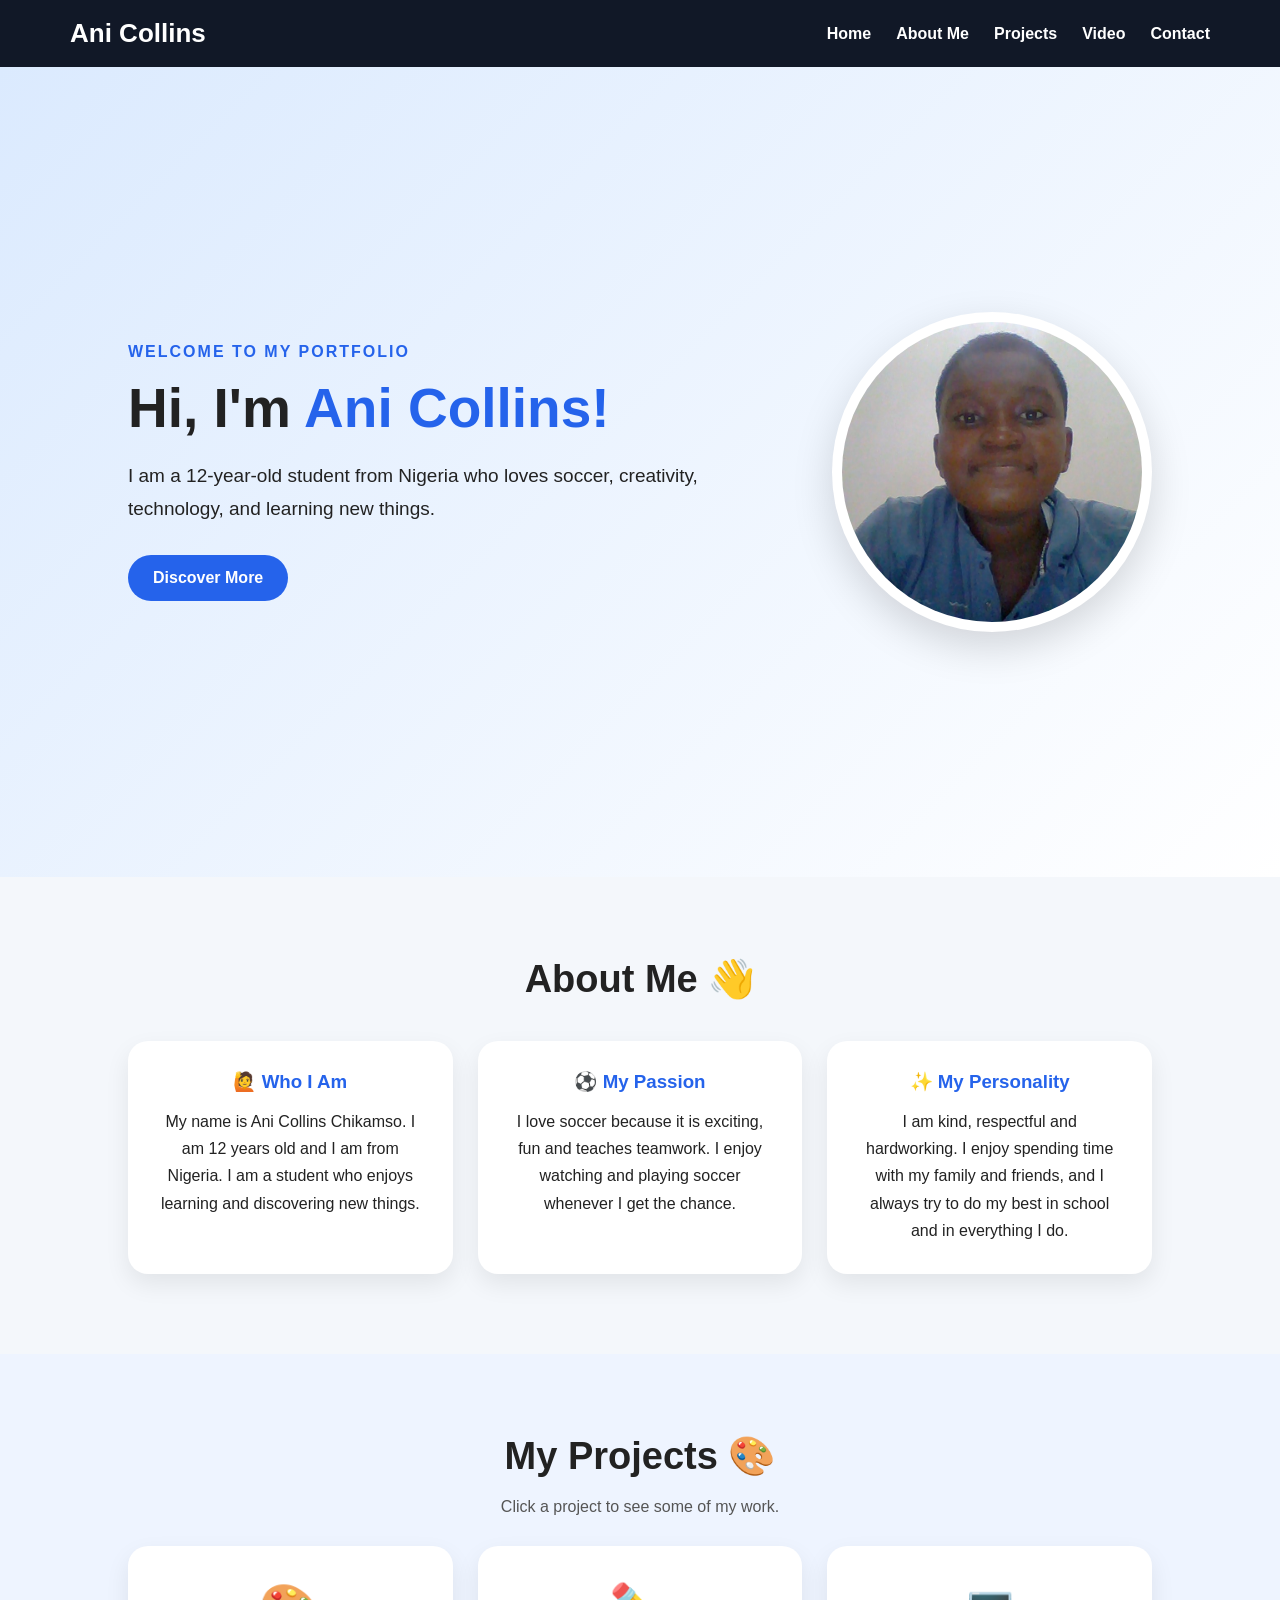
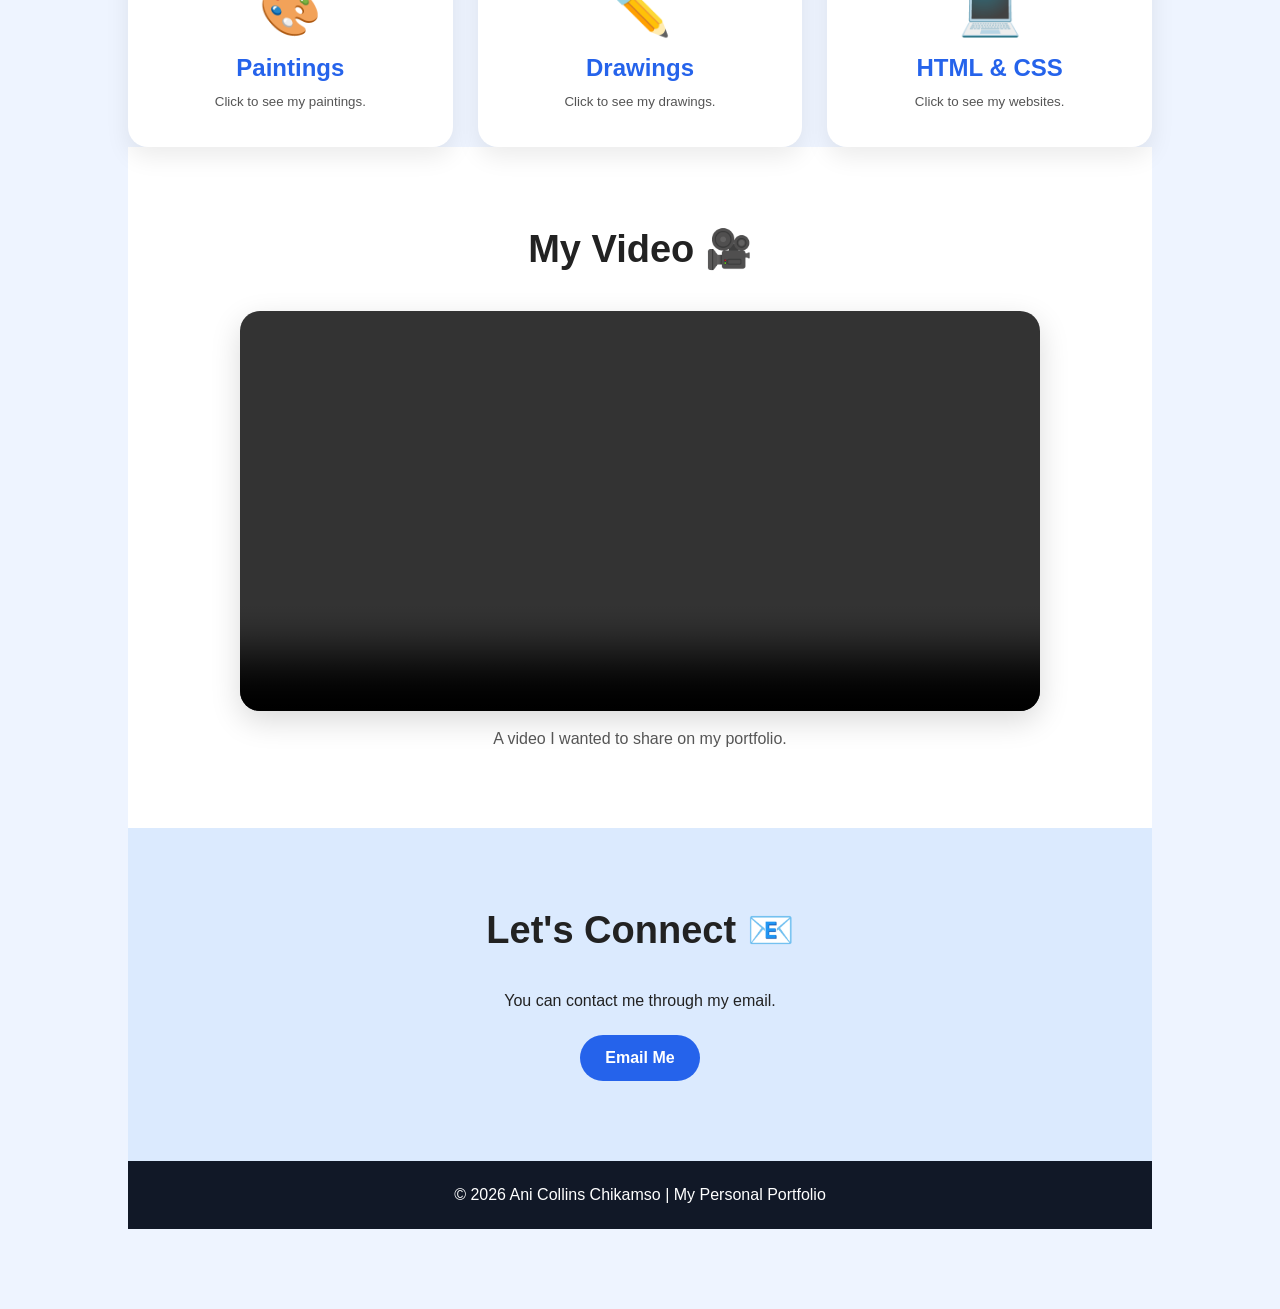
==== index.html @ 5866194d "Add files via upload" ====
<!DOCTYPE html>
<html lang="en">
<head>
    <meta charset="UTF-8">
    <meta name="viewport" content="width=device-width, initial-scale=1.0">

    <title>Ani Collins Chikamso | My Portfolio</title>

    <link rel="stylesheet" href="style.css">
</head>

<body>

    <!-- Navigation -->
    <header>
        <nav class="navbar">
            <h1>Ani Collins</h1>

            <div class="nav-links">
                <a href="#home">Home</a>
                <a href="#about">About Me</a>
                <a href="#projects">Projects</a>
                <a href="#video">Video</a>
                <a href="#contact">Contact</a>
            </div>
        </nav>
    </header>


    <!-- Home -->
    <section id="home" class="hero">

        <div class="hero-text">

            <p class="tag">WELCOME TO MY PORTFOLIO</p>

            <h2>
                Hi, I'm <span>Ani Collins!</span>
            </h2>

            <p class="intro">
                I am a 12-year-old student from Nigeria who loves
                soccer, creativity, technology, and learning new things.
            </p>

            <a href="#about" class="button">Discover More</a>

        </div>


        <!-- Your Picture -->
        <div class="profile-card">
            <img src="pic.jpg" alt="My picture">
        </div>

    </section>



    <!-- About Me -->
    <section id="about" class="section">

        <h2>About Me 👋</h2>

        <div class="about-grid">

            <div class="about-box">
                <h3>🙋 Who I Am</h3>

                <p>
                    My name is Ani Collins Chikamso. I am 12 years old
                    and I am from Nigeria. I am a student who enjoys
                    learning and discovering new things.
                </p>
            </div>


            <div class="about-box">
                <h3>⚽ My Passion</h3>

                <p>
                    I love soccer because it is exciting, fun and
                    teaches teamwork. I enjoy watching and playing
                    soccer whenever I get the chance.
                </p>
            </div>


            <div class="about-box">
                <h3>✨ My Personality</h3>

                <p>
                    I am kind, respectful and hardworking. I enjoy
                    spending time with my family and friends, and I
                    always try to do my best in school and in everything
                    I do.
                </p>
            </div>

        </div>

    </section>



    <!-- Projects -->
    <section id="projects" class="section projects-section">

        <h2>My Projects 🎨</h2>

        <p class="project-intro">
            Click a project to see some of my work.
        </p>


        <div class="projects">

    <button class="project-card" onclick="window.location.href='pain.html'">
        <div class="project-icon">🎨</div>
        <h3>Paintings</h3>
        <p>Click to see my paintings.</p>
    </button>

    <button class="project-card" onclick="window.location.href='67.fah.html'">
        <div class="project-icon">✏️</div>
        <h3>Drawings</h3>
        <p>Click to see my drawings.</p>
    </button>

    <button class="project-card" onclick="window.location.href='ani.html'">
        <div class="project-icon">💻</div>
        <h3>HTML & CSS</h3>
        <p>Click to see my websites.</p>
    </button>

</div>



    <!-- Video -->
    <section id="video" class="section video-section">

        <h2>My Video 🎥</h2>

        <div class="video-box">

            <video controls>
                <source src="0717(1).mp4" type="video/mp4">
                Your browser does not support video.
            </video>

            <p>
                A video I wanted to share on my portfolio.
            </p>

        </div>

    </section>



    <!-- Contact -->
    <section id="contact" class="section contact-section">

        <h2>Let's Connect 📧</h2>

        <p>
            You can contact me through my email.
        </p>

        <a
            href="mailto:chikamsocollinsani@gmail.com"
            class="email-button"
        >
            Email Me
        </a>

    </section>



    <!-- Footer -->
    <footer>

        <p>
            © 2026 Ani Collins Chikamso | My Personal Portfolio
        </p>

    </footer>


    <!-- JavaScript -->
    <script src="script.js"></script>

</body>
</html>
---- style.css ----
/* GENERAL */
* {
    margin: 0;
    padding: 0;
    box-sizing: border-box;
}

html {
    scroll-behavior: smooth;
}

body {
    font-family: Arial, sans-serif;
    background: #f4f7fb;
    color: #222;
}


/* NAVIGATION */
header {
    background: #111827;
    position: sticky;
    top: 0;
    z-index: 1000;
}

.navbar {
    max-width: 1200px;
    margin: auto;
    padding: 18px 30px;

    display: flex;
    justify-content: space-between;
    align-items: center;
}

.navbar h1 {
    color: white;
    font-size: 26px;
}

.nav-links {
    display: flex;
    gap: 25px;
}

.nav-links a {
    color: white;
    text-decoration: none;
    font-weight: bold;
}

.nav-links a:hover {
    color: #60a5fa;
}


/* HOME */
.hero {
    min-height: 90vh;
    padding: 80px 10%;

    display: flex;
    justify-content: space-between;
    align-items: center;
    gap: 50px;

    background: linear-gradient(
        135deg,
        #dbeafe,
        #ffffff
    );
}

.hero-text {
    max-width: 600px;
}

.tag {
    color: #2563eb;
    font-weight: bold;
    letter-spacing: 2px;
    margin-bottom: 15px;
}

.hero h2 {
    font-size: 55px;
    margin-bottom: 20px;
}

.hero h2 span {
    color: #2563eb;
}

.intro {
    font-size: 19px;
    line-height: 1.7;
    margin-bottom: 30px;
}

.button,
.email-button {
    display: inline-block;
    background: #2563eb;
    color: white;
    padding: 14px 25px;
    border-radius: 30px;
    text-decoration: none;
    font-weight: bold;
    transition: 0.3s;
}

.button:hover,
.email-button:hover {
    background: #1d4ed8;
    transform: translateY(-3px);
}


/* PROFILE PICTURE */
.profile-card {
    width: 320px;
    height: 320px;

    border-radius: 50%;
    padding: 10px;

    background: white;
    box-shadow: 0 15px 40px rgba(0, 0, 0, 0.15);
}

.profile-card img {
    width: 100%;
    height: 100%;

    object-fit: cover;
    border-radius: 50%;
}


/* SECTIONS */
.section {
    padding: 80px 10%;
    text-align: center;
}

.section > h2 {
    font-size: 38px;
    margin-bottom: 40px;
}


/* ABOUT */
.about-grid {
    display: grid;
    grid-template-columns: repeat(3, 1fr);
    gap: 25px;
}

.about-box {
    background: white;
    padding: 30px;
    border-radius: 20px;

    box-shadow: 0 10px 25px rgba(0, 0, 0, 0.08);

    transition: 0.3s;
}

.about-box:hover {
    transform: translateY(-8px);
}

.about-box h3 {
    margin-bottom: 15px;
    color: #2563eb;
}

.about-box p {
    line-height: 1.7;
}


/* PROJECTS */
.projects-section {
    background: #eef4ff;
}

.project-intro {
    margin-top: -20px;
    margin-bottom: 30px;
    color: #555;
}

.projects {
    display: grid;
    grid-template-columns: repeat(3, 1fr);
    gap: 25px;
}


/* PROJECT BUTTONS */
.project-card {
    border: none;
    background: white;
    padding: 35px 25px;

    border-radius: 20px;

    box-shadow: 0 10px 25px rgba(0, 0, 0, 0.08);

    cursor: pointer;

    font-family: inherit;
    text-align: center;

    transition: 0.3s;
}

.project-card:hover {
    transform: translateY(-10px) scale(1.02);
    box-shadow: 0 15px 35px rgba(0, 0, 0, 0.15);
}

.project-card:active {
    transform: scale(0.97);
}

.project-icon {
    font-size: 50px;
    margin-bottom: 15px;
}

.project-card h3 {
    font-size: 24px;
    margin-bottom: 10px;
    color: #2563eb;
}

.project-card p {
    color: #555;
    line-height: 1.5;
}


/* PROJECT DISPLAY */
.project-display {
    margin-top: 50px;

    background: white;
    padding: 35px;

    border-radius: 20px;

    min-height: 150px;

    box-shadow: 0 10px 25px rgba(0, 0, 0, 0.08);
}

.project-display h3 {
    color: #2563eb;
    font-size: 28px;
    margin-bottom: 25px;
}


/* GALLERY */
.gallery {
    display: grid;
    grid-template-columns: repeat(auto-fit, minmax(220px, 1fr));
    gap: 20px;
}

.gallery img {
    width: 100%;
    height: 220px;

    object-fit: cover;

    border-radius: 15px;

    cursor: pointer;

    transition: 0.3s;
}

.gallery img:hover {
    transform: scale(1.04);
}


/* VIDEO */
.video-section {
    background: white;
}

.video-box {
    max-width: 800px;
    margin: auto;
}

.video-box video {
    width: 100%;
    border-radius: 20px;

    box-shadow: 0 10px 30px rgba(0, 0, 0, 0.15);
}

.video-box p {
    margin-top: 15px;
    color: #555;
}


/* CONTACT */
.contact-section {
    background: #dbeafe;
}

.contact-section p {
    margin-bottom: 25px;
}


/* FOOTER */
footer {
    background: #111827;
    color: white;
    text-align: center;
    padding: 25px;
}


/* MOBILE */
@media (max-width: 800px) {

    .navbar {
        flex-direction: column;
        gap: 15px;
    }

    .nav-links {
        flex-wrap: wrap;
        justify-content: center;
    }

    .hero {
        flex-direction: column;
        text-align: center;
    }

    .hero h2 {
        font-size: 40px;
    }

    .about-grid,
    .projects {
        grid-template-columns: 1fr;
    }

    .profile-card {
        width: 250px;
        height: 250px;
    }
}
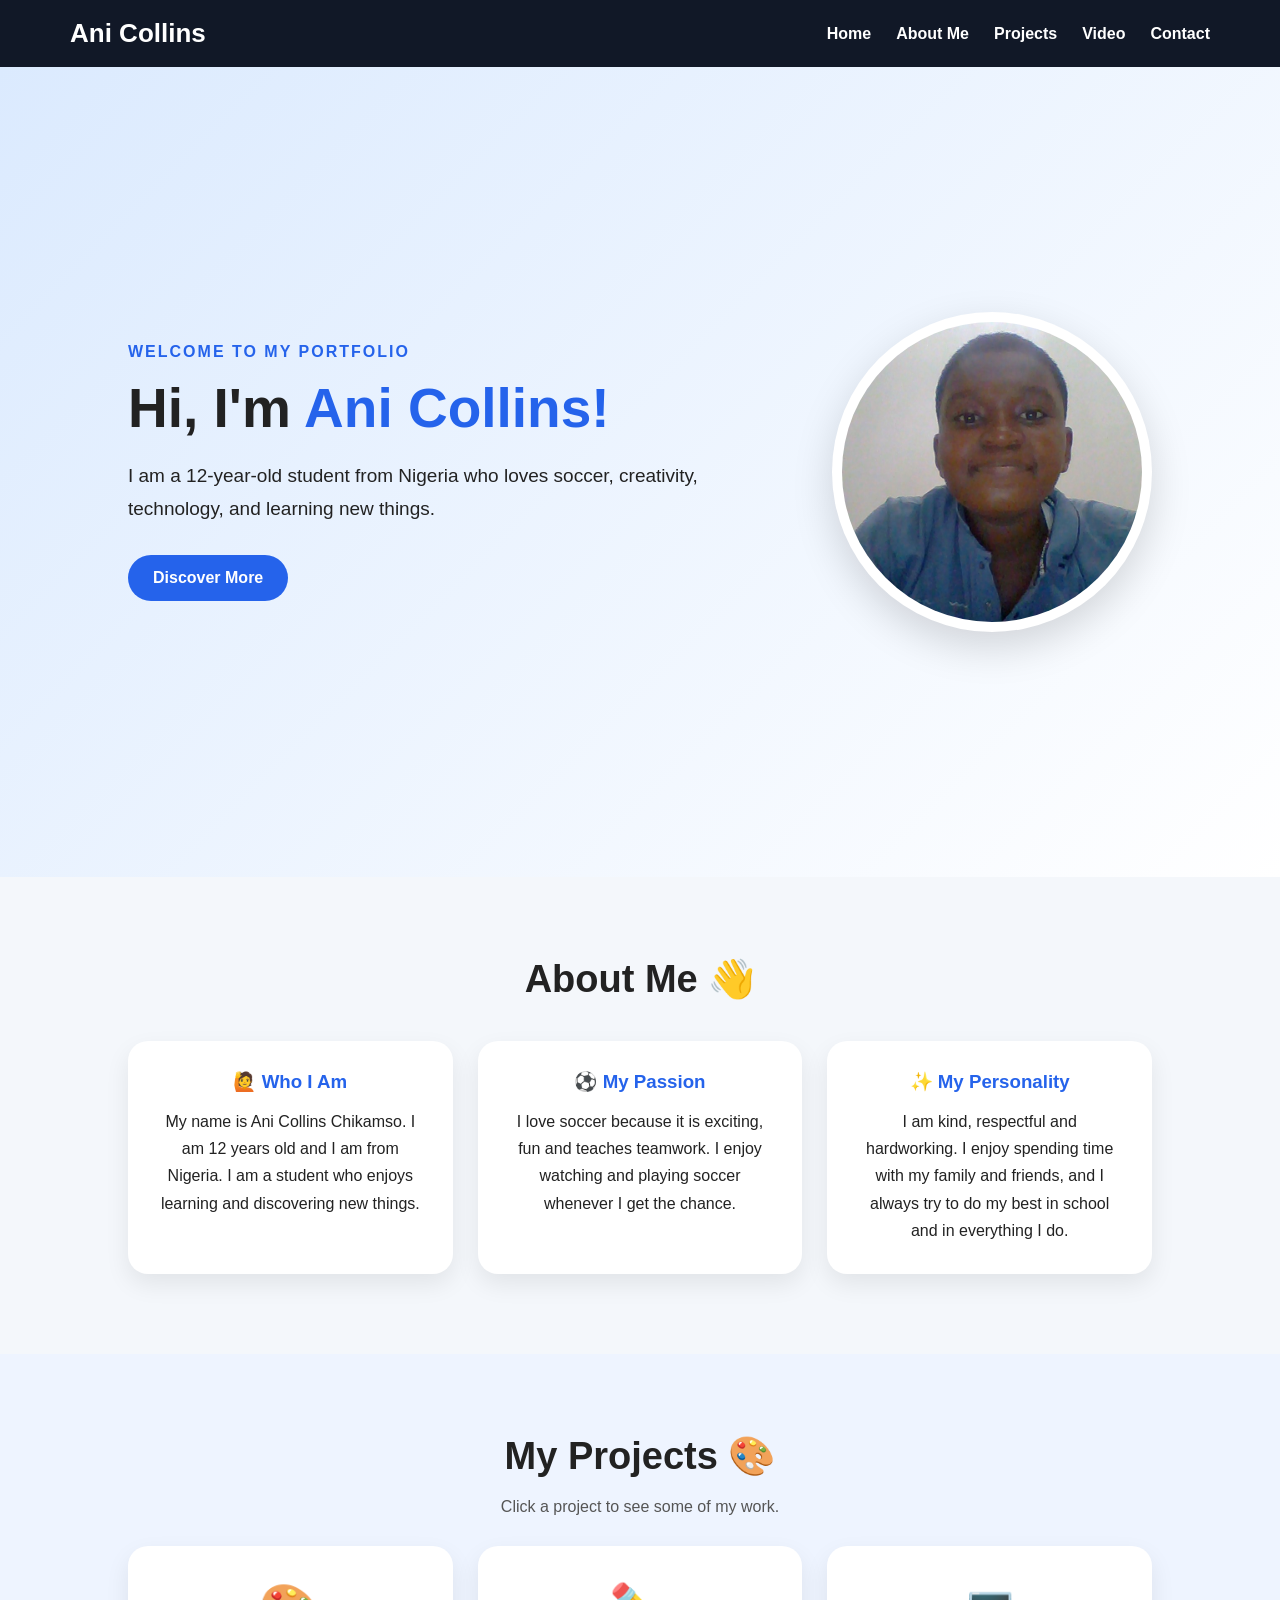
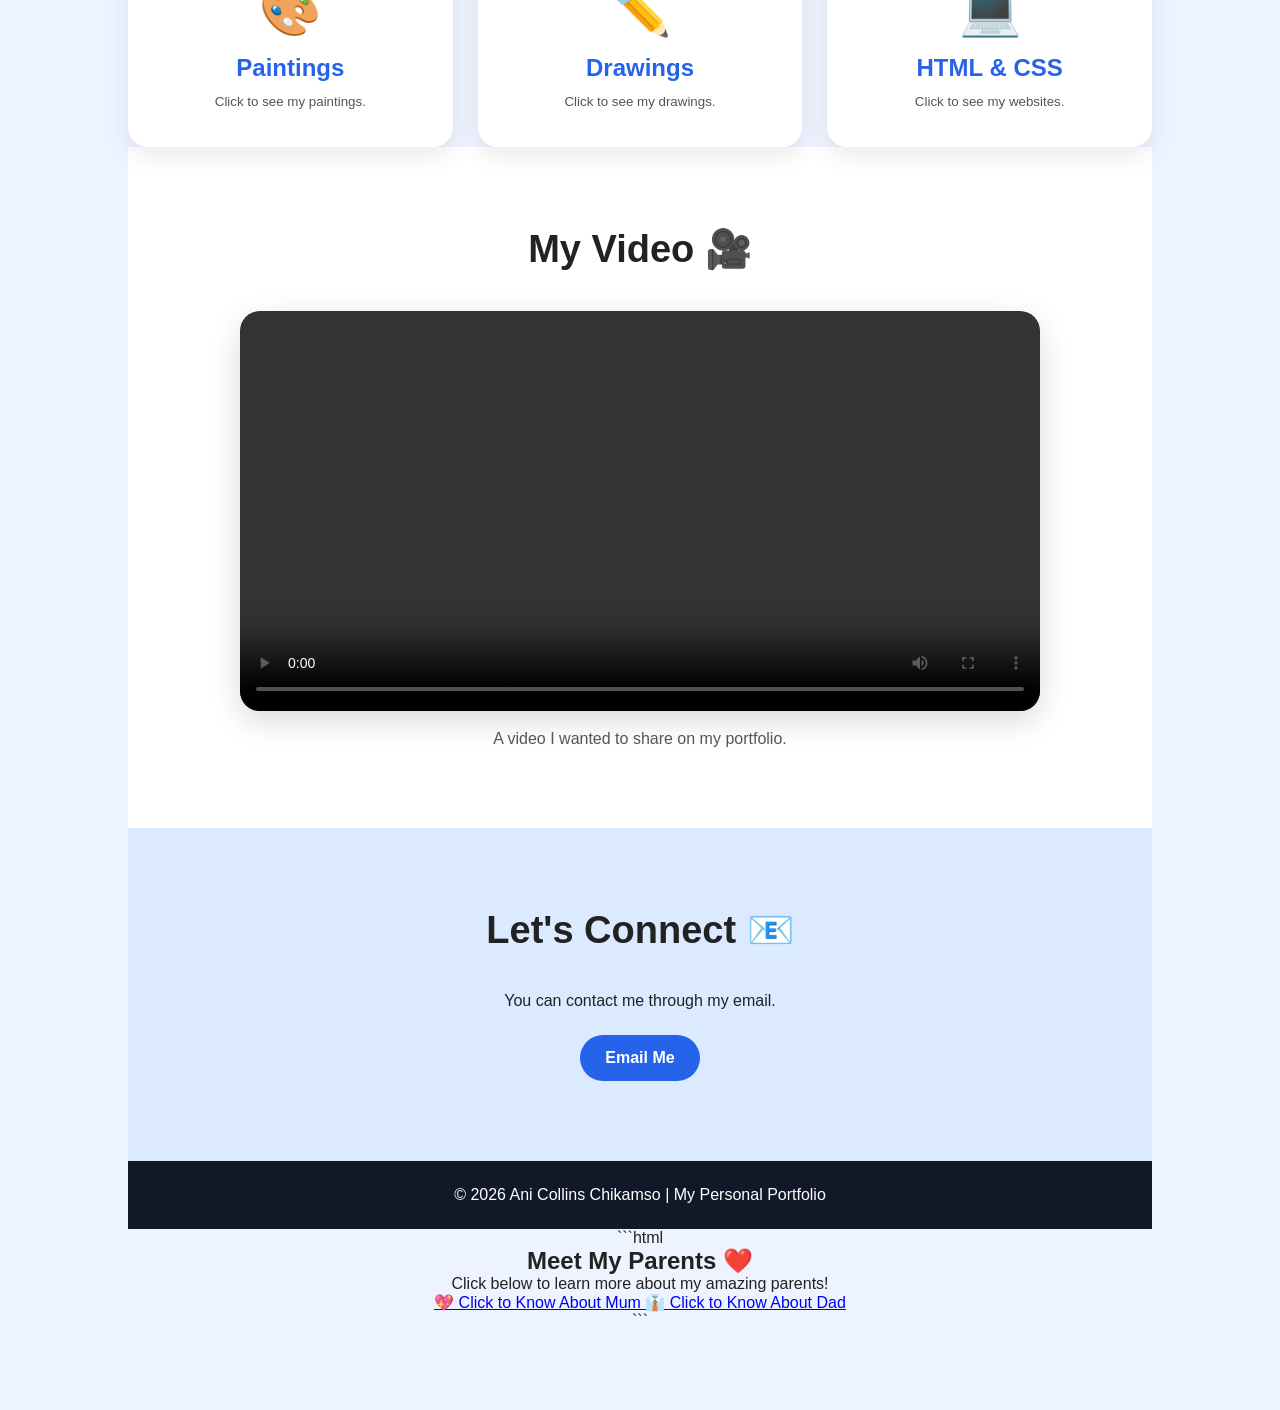
==== commit 6d8862af: "Add 'Meet My Parents' section with links Added a section to introduce the user's parents with links " ====
--- a/index.html
+++ b/index.html
@@ -194,3 +194,20 @@
 
 </body>
 </html>
+```html
+<!-- My Parents Section -->
+<section class="parents-section">
+    <h2>Meet My Parents ❤️</h2>
+    <p>Click below to learn more about my amazing parents!</p>
+
+    <div class="parents-buttons">
+        <a href="mom.html" class="mom-btn">
+            💖 Click to Know About Mum
+        </a>
+
+        <a href="dad.html" class="dad-btn">
+            👔 Click to Know About Dad
+        </a>
+    </div>
+</section>
+```
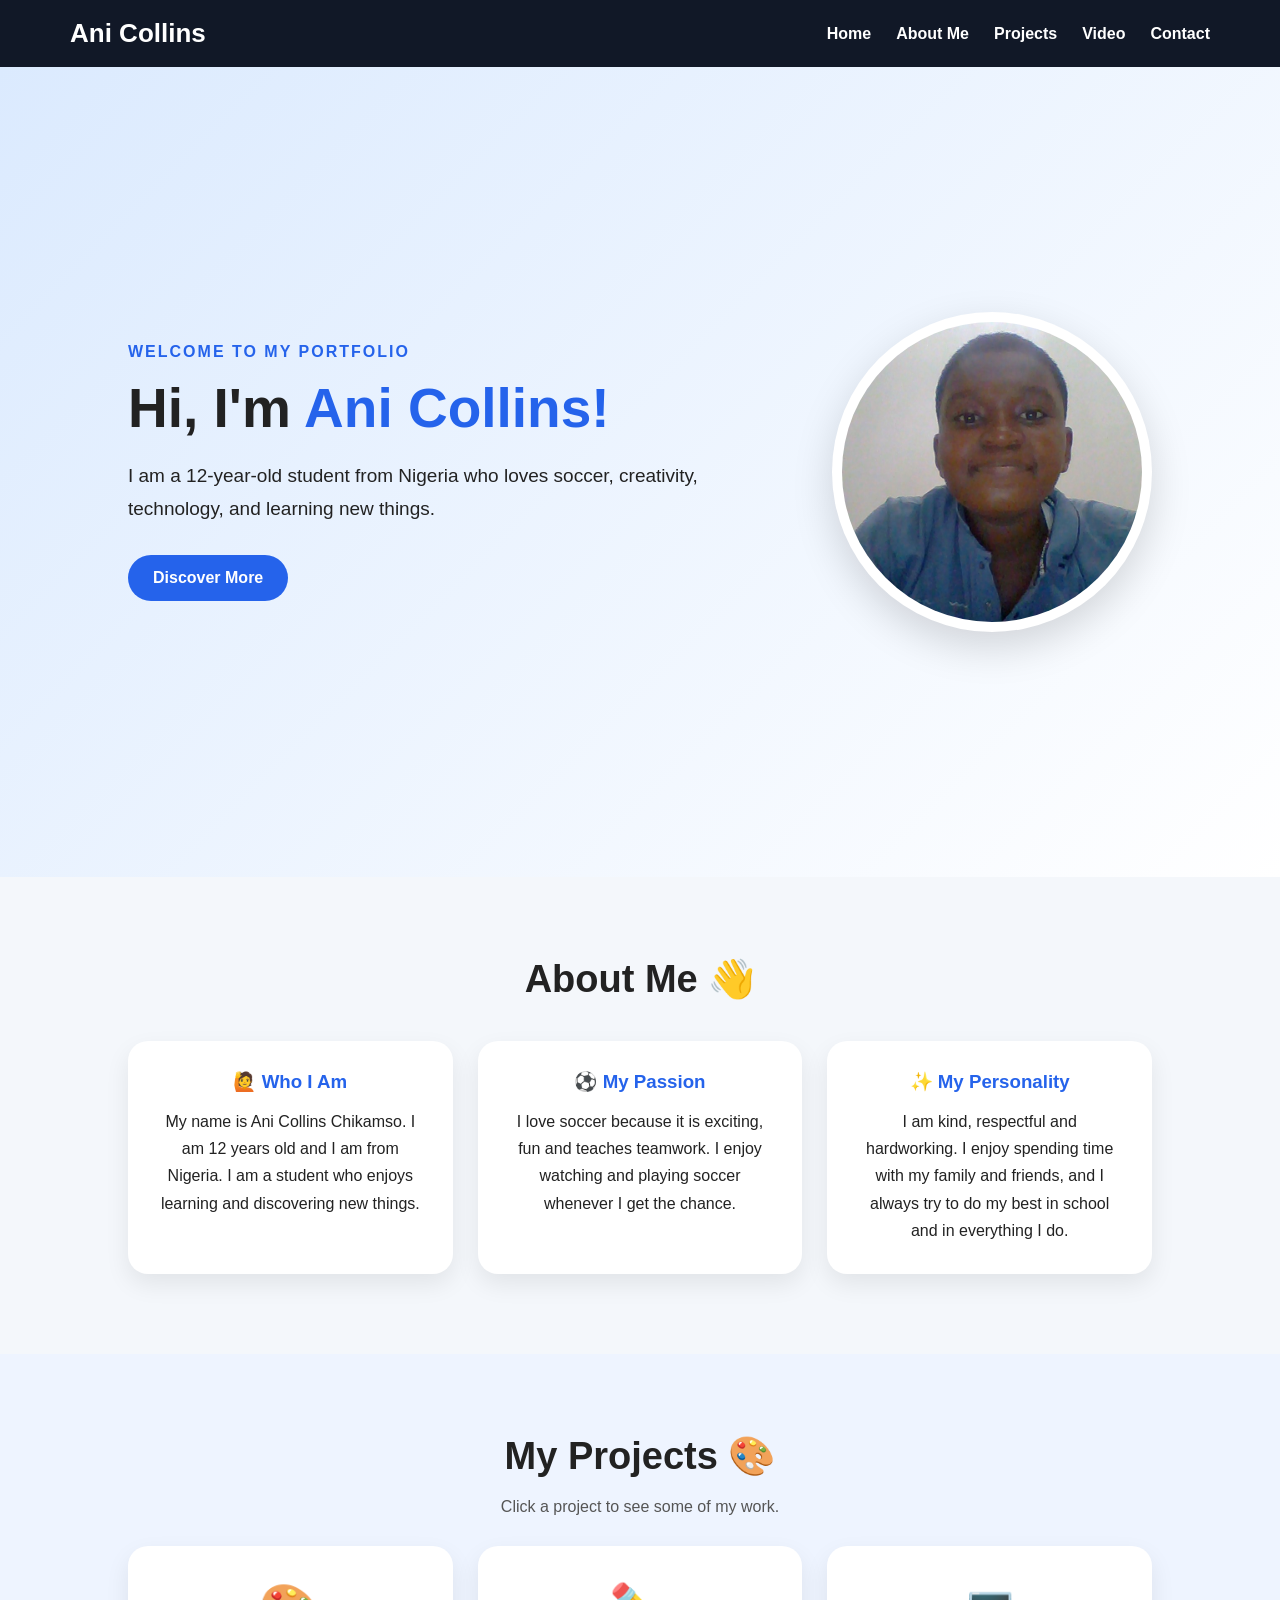
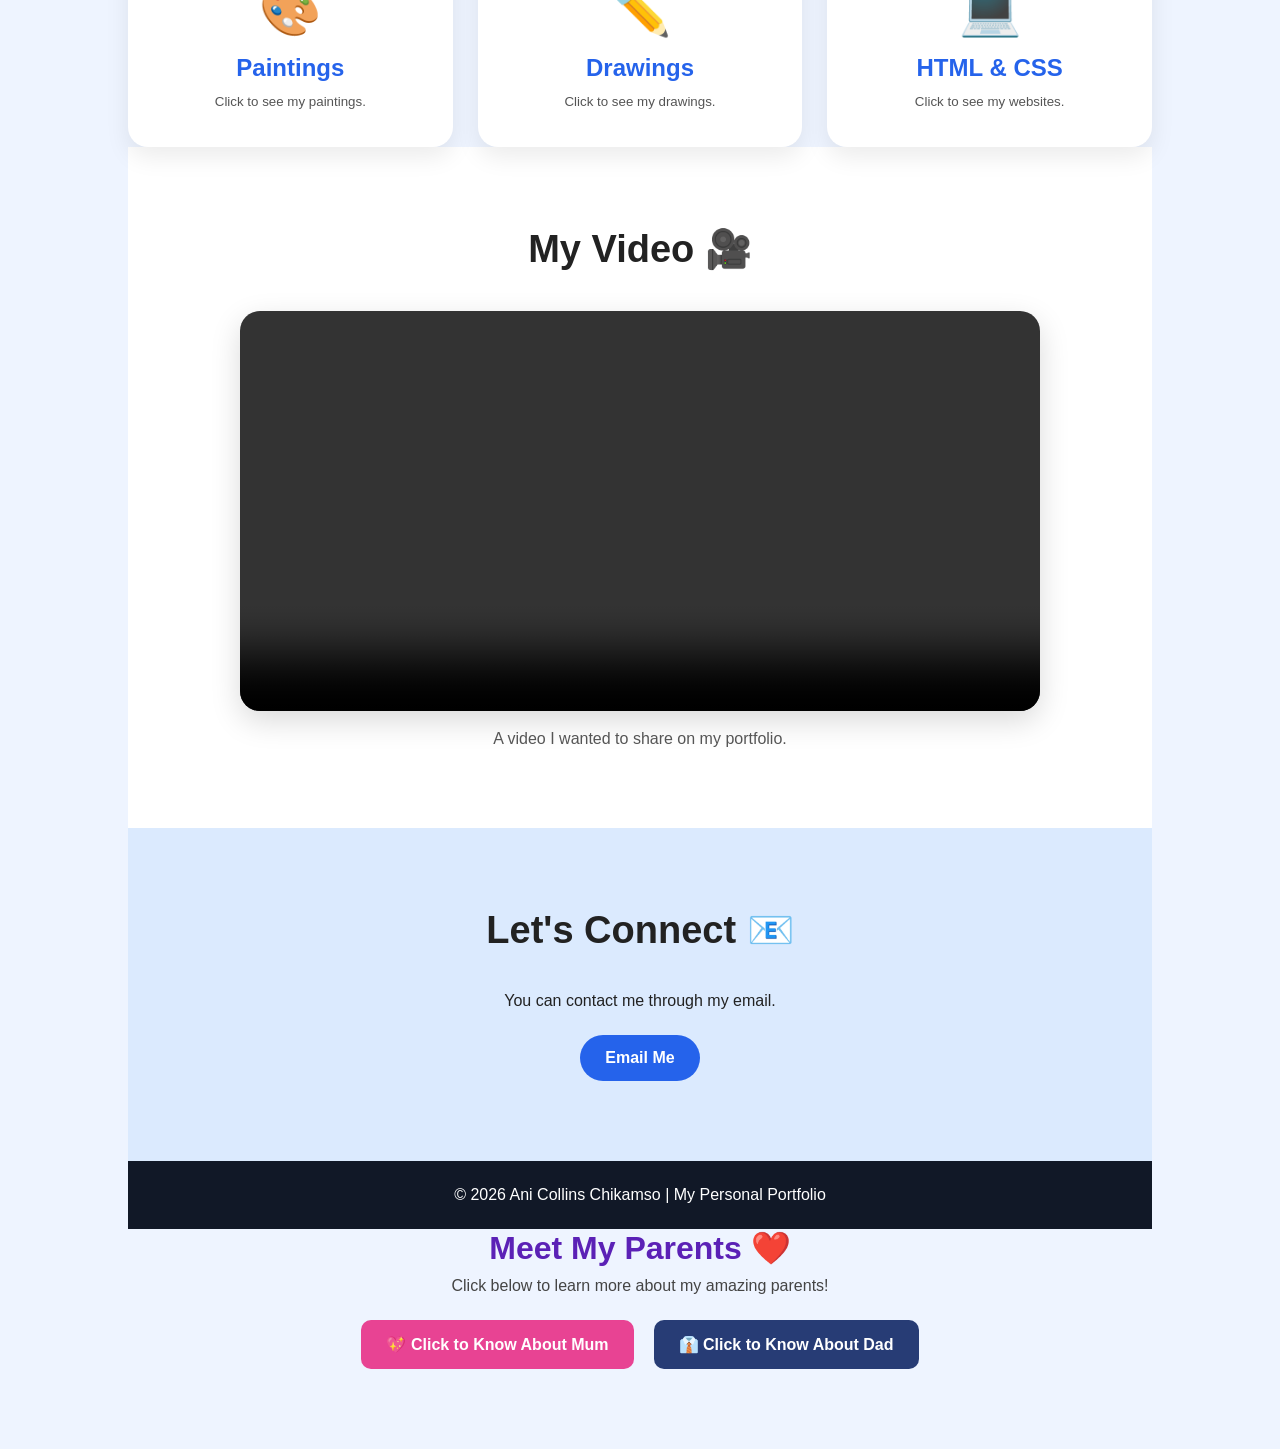
==== commit e15f2749: "Update index.html" ====
--- a/index.html
+++ b/index.html
@@ -194,14 +194,14 @@
 
 </body>
 </html>
-```html
+
 <!-- My Parents Section -->
 <section class="parents-section">
     <h2>Meet My Parents ❤️</h2>
     <p>Click below to learn more about my amazing parents!</p>
 
     <div class="parents-buttons">
-        <a href="mom.html" class="mom-btn">
+        <a href="mum.html" class="mum-btn">
             💖 Click to Know About Mum
         </a>
 
@@ -210,4 +210,4 @@
         </a>
     </div>
 </section>
-```
+
--- a/style.css
+++ b/style.css
@@ -363,4 +363,62 @@
         height: 250px;
     }
 }
-
+parents-section {
+    text-align: center;
+    padding: 50px 20px;
+    background: linear-gradient(135deg, #e8dfff, #fff0f5);
+    border-radius: 15px;
+    margin: 30px auto;
+}
+
+.parents-section h2 {
+    font-size: 32px;
+    color: #5b21b6;
+    margin-bottom: 10px;
+}
+
+.parents-section p {
+    margin-bottom: 25px;
+    color: #444;
+}
+
+.parents-buttons {
+    display: flex;
+    justify-content: center;
+    flex-wrap: wrap;
+    gap: 20px;
+}
+
+.mum-btn,
+.dad-btn {
+    display: inline-block;
+    padding: 15px 25px;
+    color: white;
+    text-decoration: none;
+    border-radius: 10px;
+    font-weight: bold;
+    transition: 0.3s;
+}
+
+.mum-btn {
+    background: #e84393;
+}
+
+.dad-btn {
+    background: #273c75;
+}
+
+.mum-btn:hover,
+.dad-btn:hover {
+    transform: translateY(-5px);
+    box-shadow: 0 8px 20px #00000030;
+}
+
+.mum-btn:hover {
+    background: #c21870;
+}
+
+.dad-btn:hover {
+    background: #192a56;
+}
+
